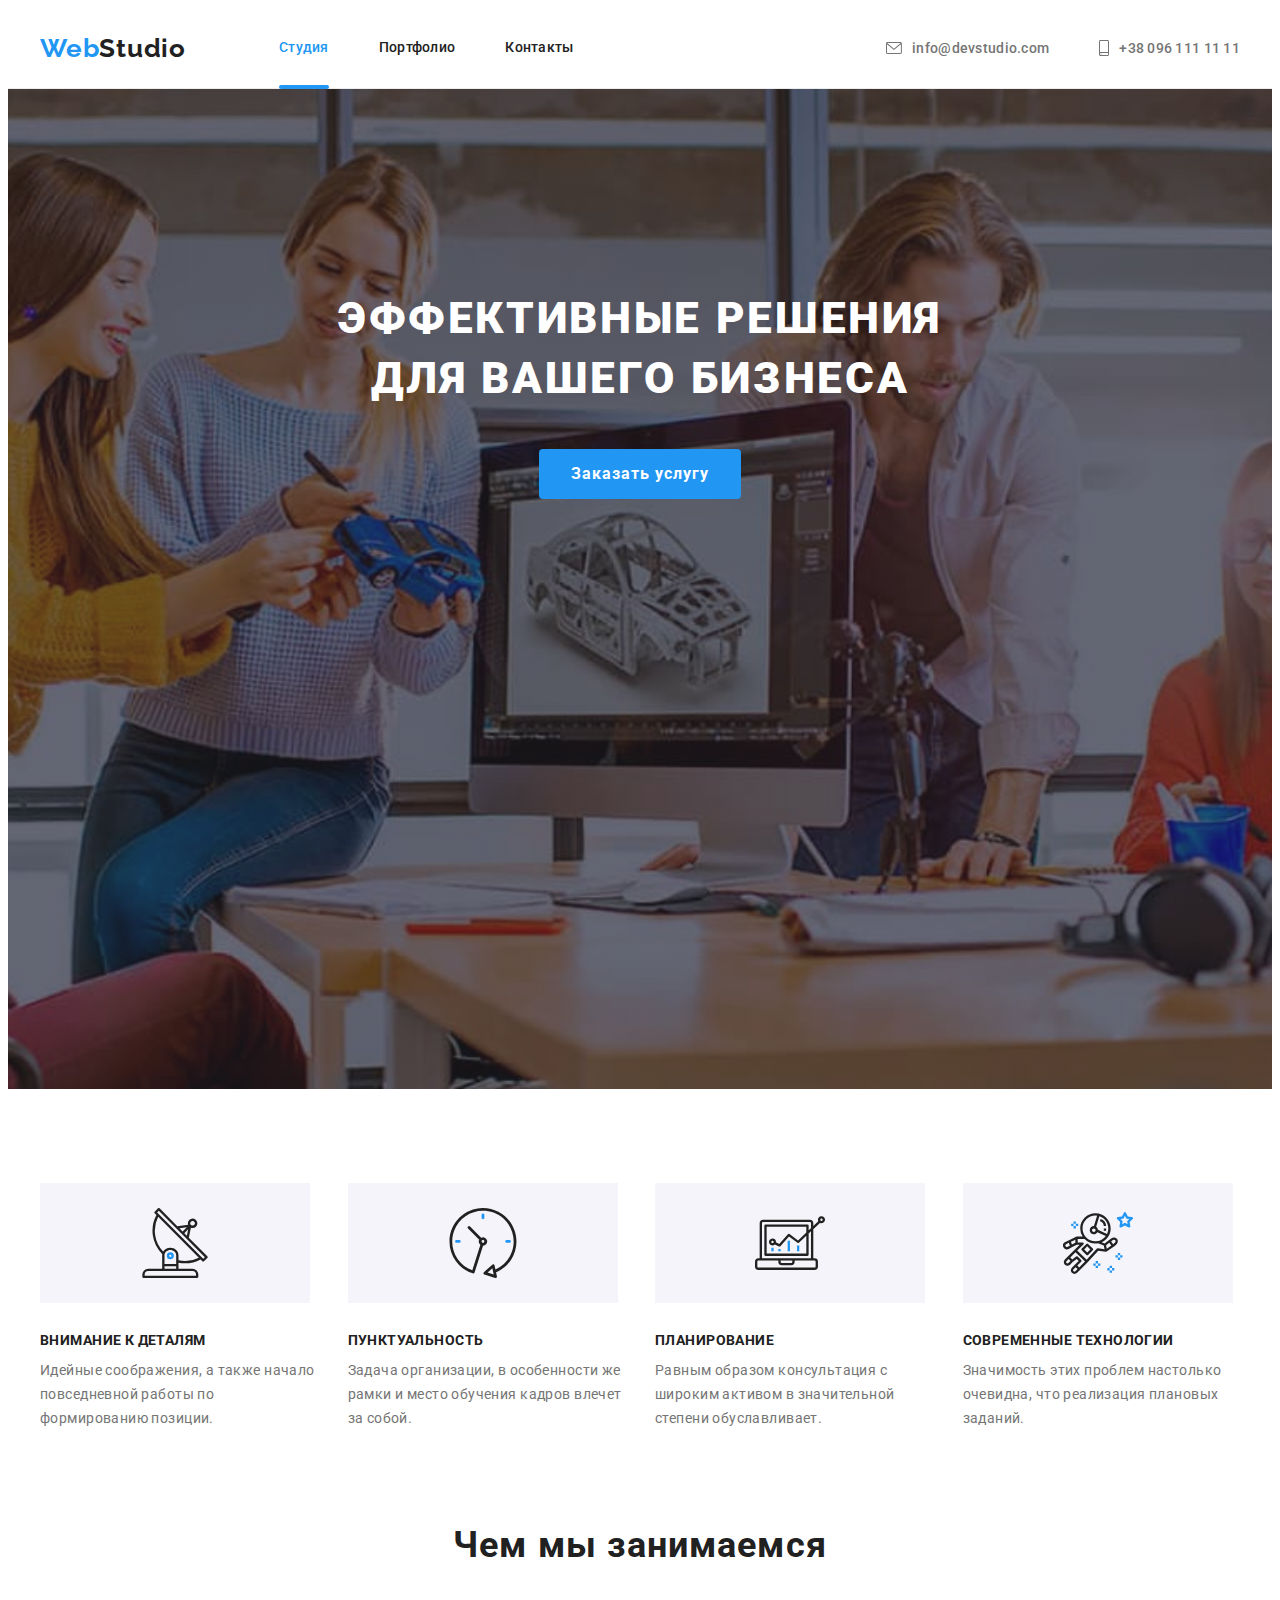
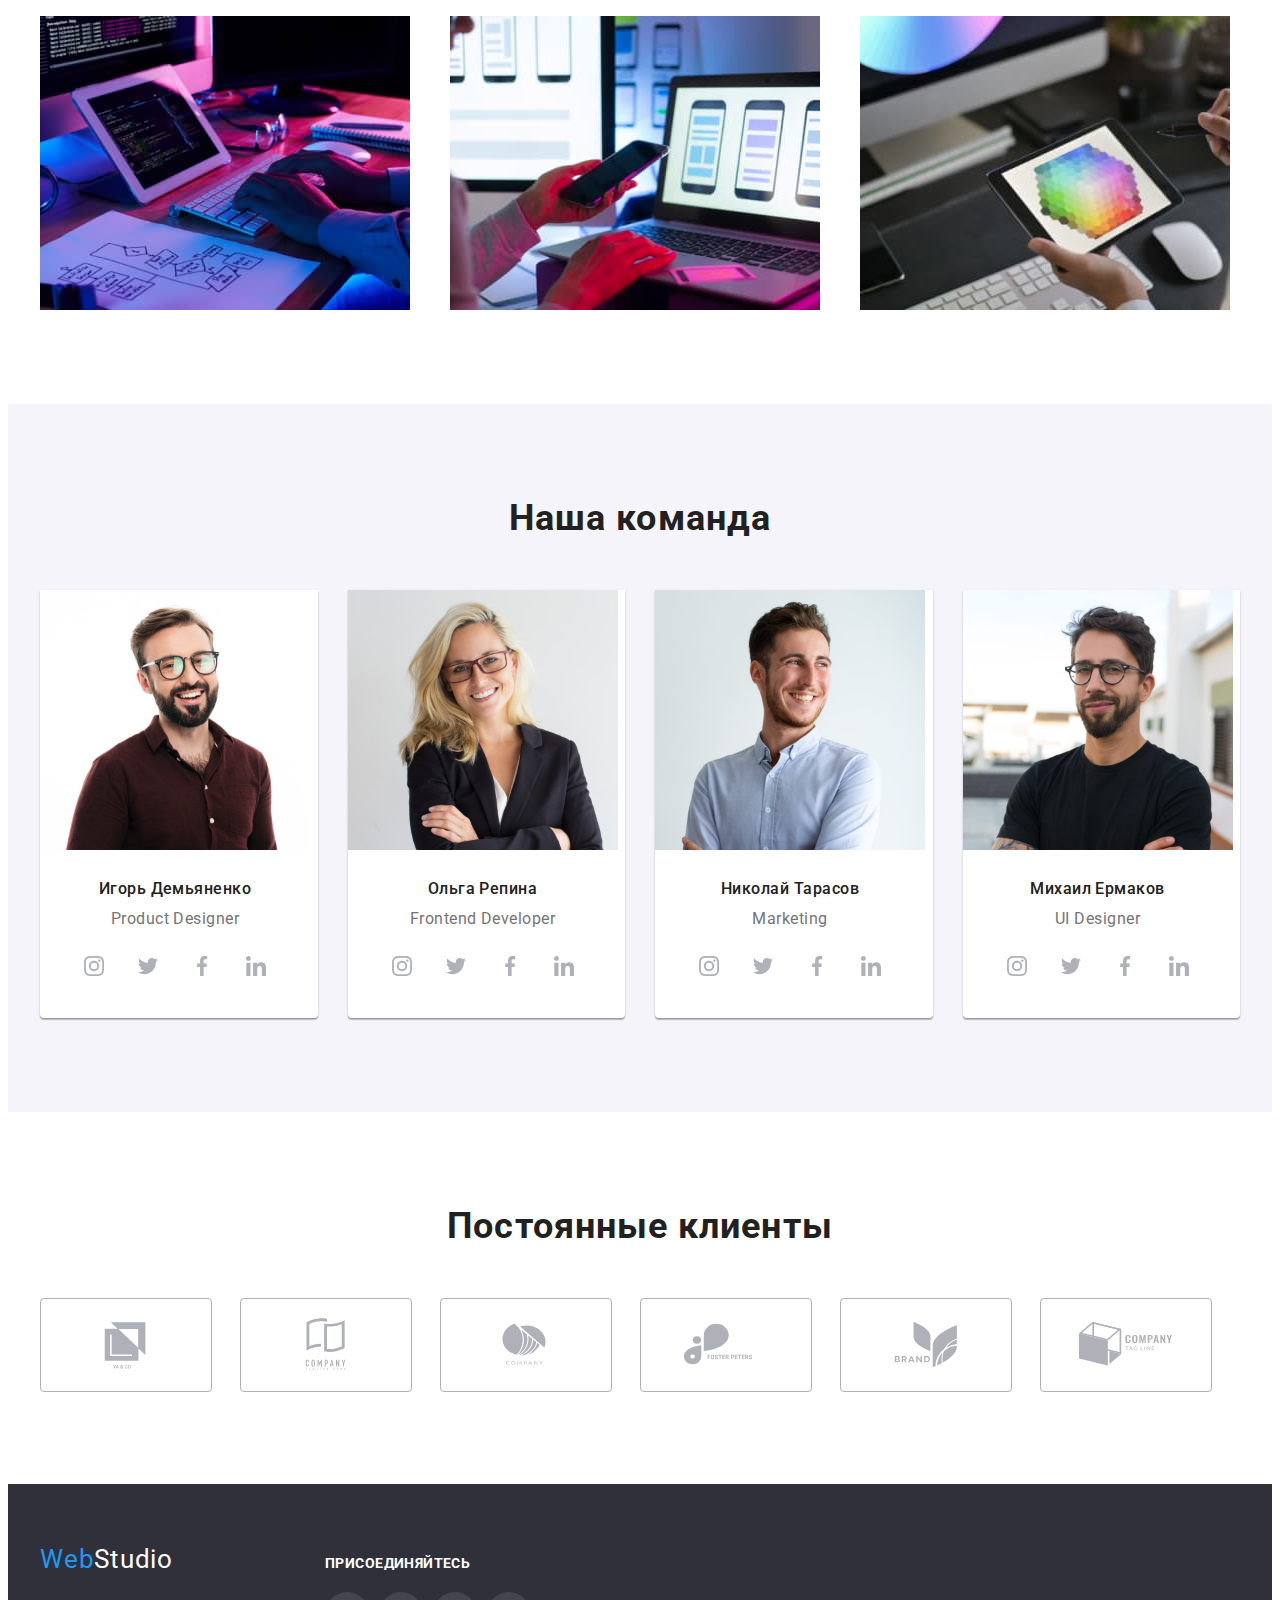
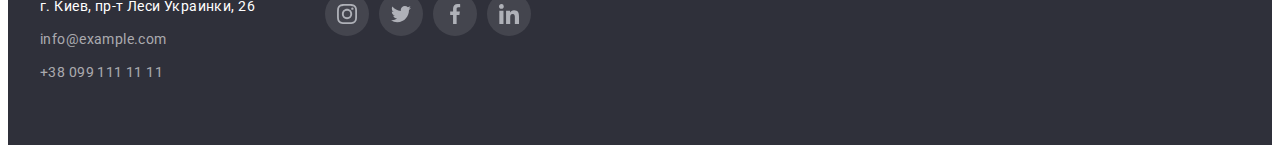
==== index.html @ c9351566 "добавляет подчеркивание на текущей странице" ====
<!DOCTYPE html>
<html lang="ru">
<head>
    <meta charset="UTF-8">
    <meta http-equiv="X-UA-Compatible" content="IE=edge">
    <meta name="viewport" content="width=device-width, initial-scale=1.0">
    <title>Document</title>
    <link rel="preconnect" href="https://fonts.googleapis.com">
    <link rel="preconnect" href="https://fonts.gstatic.com" crossorigin>
    <link href="https://fonts.googleapis.com/css2?family=Raleway:wght@700&family=Roboto:wght@400;500;700;900&display=swap"
        rel="stylesheet">
    <link rel="stylesheet" href="https://cdnjs.cloudflare.com/ajax/libs/modern-normalize/1.1.0/modern-normalize.min.css"
        integrity="sha512-wpPYUAdjBVSE4KJnH1VR1HeZfpl1ub8YT/NKx4PuQ5NmX2tKuGu6U/JRp5y+Y8XG2tV+wKQpNHVUX03MfMFn9Q=="
        crossorigin="anonymous" referrerpolicy="no-referrer" />
    <link rel="stylesheet" href="./css/styles.css">
</head>
<body>
   <header class="header">

       <div class="container flex">

       <nav class="main-nav">
        <a href="/" class="logo"><span class="span-logo">Web</span>Studio</a>
        
        <ul class="site-nav list">
            <li class="item"><a href="./index.html" class="link current">Студия</a></li>
            <li class="item"><a href="./portfolio.html" class="link">Портфолио</a></li>
            <li class="item"><a href="" class="link">Контакты</a></li>
        </ul>
       </nav>

       <ul class="site-contact list">
           <li class="item"><a href="mailto:info@devstudio.com" class="link">
            <svg class="site-contact-icon" width="16" height="12">
                <use class="" href="./images/icon.svg#icon-envelope"></use>
            </svg>
            info@devstudio.com</a></li>

           <li class="item"><a href="tel:+380961111111" class="link">
            <svg class="site-contact-icon" width="10" height="16">
                <use class="" href="./images/icon.svg#icon-smartphone"></use>
            </svg>
            +38 096 111 11 11</a></li>
       </ul>
    
       
       </div>
   </header>

   <main>

    <section class="hero">
        <div class="container">
        
        <h1 class="hero-title">Эффективные решения для вашего бизнеса</h1>
        <button type="button" class="hero-btn">Заказать услугу</button>
        
        </div>
        
    </section>

   <!-- features  -->
   <section class="section">

    <div class="container">

       <h2 class="visually-hidden">Особенности</h2>
        <ul class="feature-list list">

           <li class="item">
            <div class="box-icon">
            <svg class="feature-list-icon" width="70" height="70">
                <use class="" href="./images/icon.svg#icon-antenna"></use>
            </svg>
            </div>
               <h3 class="title">Внимание к деталям</h3>
               <p class="text">Идейные соображения, а также начало повседневной работы по формированию позиции.</p>
           </li>

           <li class="item">
                <div class="box-icon">
                    <svg class="feature-list-icon" width="70" height="70">
                        <use class="" href="./images/icon.svg#icon-clock"></use>
                    </svg>
                </div>
               <h3 class="title">Пунктуальность</h3>
               <p class="text">Задача организации, в особенности же рамки и место обучения кадров влечет за собой.</p>
           </li>

           <li class="item">
                <div class="box-icon">
                    <svg class="feature-list-icon" width="70" height="70">
                        <use class="" href="./images/icon.svg#icon-diagram"></use>
                    </svg>
                </div>
               <h3 class="title">Планирование</h3>
               <p class="text">Равным образом консультация с широким активом в значительной степени обуславливает.</p>
           </li>

           <li class="item">
                <div class="box-icon">
                    <svg class="feature-list-icon" width="70" height="70">
                        <use class="" href="./images/icon.svg#icon-astronaut"></use>
                    </svg>
                </div>
               <h3 class="title">Современные технологии</h3>
               <p class="text">Значимость этих проблем настолько очевидна, что реализация плановых заданий.</p>
           </li>

        </ul>

    </div>

   </section>


   <section class="section no-padding">

    <div class="container">
       <h2 class="section-title">Чем мы занимаемся</h2>
       <ul class="about list">
           <li class="item">
               <img src="./images/box1.jpg" alt="разработка сайта" width="370" height="294">
           </li>
           <li class="item">
               <img src="./images/box2.jpg" alt="разработка мобильного приложения" width="370" height="294">
           </li>
           <li class="item">
               <img src="./images/box3.jpg" alt="цветовая палитра на планшете" width="370" height="294">
           </li>
       </ul>
    </div>
    <!----    team -------->
   </section>
   <section class="section team">

    <div class="container">

       <h2 class="section-title">Наша команда</h2>
        <ul class="team-list list">
           <li class="team-item">
            
               <img src="./images/card-1.jpg" alt="Игорь Демьяненко" width="270" height="260">
            
            <div class="team-card">
               <h3 class="title">Игорь Демьяненко</h3>
               <p class="text">Product Designer</p>
               
               <ul class="team-soc-list list">
                <li class="item"><a href="" class="team-soc-link link"> 
                   <svg class="team-soc-icon" width="20" height="20">
                        <use class="" href="./images/icon.svg#icon-instagram"></use>
                   </svg>
                </a></li>
                <li class="item"><a href="" class="team-soc-link link">
                    <svg class="team-soc-icon" width="20" height="20">
                        <use class="" href="./images/icon.svg#icon-twitter"></use>
                    </svg>
                </a></li>
                <li class="item"><a href="" class="team-soc-link link">
                    <svg class="team-soc-icon" width="20" height="20">
                        <use class="" href="./images/icon.svg#icon-facebook"></use>
                    </svg>
                </a></li>
                <li class="item"><a href="" class="team-soc-link link">
                    <svg class="team-soc-icon" width="20" height="20">
                        <use class="" href="./images/icon.svg#icon-linkedin"></use>
                    </svg>
                </a></li>

               </ul>
               
            </div>

           </li>

           <li class="team-item">

               <img src="./images/card-2.jpg" alt="Ольга Репина" width="270" height="260">

            <div class="team-card">
               <h3 class="title">Ольга Репина</h3>
               <p class="text">Frontend Developer</p>

                <ul class="team-soc-list list">
                <li class="item"><a href="" class="team-soc-link link">
                         <svg class="team-soc-icon" width="20" height="20">
                            <use class="" href="./images/icon.svg#icon-instagram"></use>
                        </svg>
                    </a></li>
                <li class="item"><a href="" class="team-soc-link link">
                        <svg class="team-soc-icon" width="20" height="20">
                            <use class="" href="./images/icon.svg#icon-twitter"></use>
                        </svg>
                    </a></li>
                <li class="item"><a href="" class="team-soc-link link">
                         <svg class="team-soc-icon" width="20" height="20">
                            <use class="" href="./images/icon.svg#icon-facebook"></use>
                        </svg>
                    </a></li>
                <li class="item"><a href="" class="team-soc-link link">
                        <svg class="team-soc-icon" width="20" height="20">
                            <use class="" href="./images/icon.svg#icon-linkedin"></use>
                        </svg>
                    </a></li>
                
                </ul>


            </div>
           </li>

           <li class="team-item">
                <img src="./images/card-3.jpg" alt="Николай Тарасов" width="270" height="260">

            <div class="team-card">
                <h3 class="title">Николай Тарасов</h3>
                <p class="text">Marketing</p>
                <ul class="team-soc-list list">
                <li class="item"><a href="" class="team-soc-link link">
                        <svg class="team-soc-icon" width="20" height="20">
                            <use class="" href="./images/icon.svg#icon-instagram"></use>
                        </svg>
                    </a></li>
                <li class="item"><a href="" class="team-soc-link link">
                        <svg class="team-soc-icon" width="20" height="20">
                            <use class="" href="./images/icon.svg#icon-twitter"></use>
                        </svg>
                    </a></li>
                <li class="item"><a href="" class="team-soc-link link">
                        <svg class="team-soc-icon" width="20" height="20">
                             <use class="" href="./images/icon.svg#icon-facebook"></use>
                        </svg>
                        </a></li>
                <li class="item"><a href="" class="team-soc-link link">
                        <svg class="team-soc-icon" width="20" height="20">
                            <use class="" href="./images/icon.svg#icon-linkedin"></use>
                        </svg>
                    </a></li>
                
                </ul>
            </div>
           </li>

           <li class="team-item"> 
               <img src="./images/card-4.jpg" alt="Михаил Ермаков" width="270" height="260">

            <div class="team-card">
               <h3 class="title">Михаил Ермаков</h3>
               <p class="text">UI Designer</p>

            <ul class="team-soc-list list">
                <li class="item">
                    <a href="" class="team-soc-link link">
                        <svg class="team-soc-icon" width="20" height="20">
                            <use class="" href="./images/icon.svg#icon-instagram"></use>
                        </svg>
                    </a></li>
                <li class="item">
                    <a href="" class="team-soc-link link">
                        <svg class="team-soc-icon" width="20" height="20">
                            <use class="" href="./images/icon.svg#icon-twitter"></use>
                        </svg>
                    </a></li>
                <li class="item">
                    <a href="" class="team-soc-link link">
                        <svg class="team-soc-icon" width="20" height="20">
                            <use class="" href="./images/icon.svg#icon-facebook"></use>
                        </svg>
                    </a></li>
                <li class="item">
                    <a href="" class="team-soc-link link">
                        <svg class="team-soc-icon" width="20" height="20">
                            <use class="" href="./images/icon.svg#icon-linkedin"></use>
                        </svg>
                    </a></li>
            
            </ul>

            </div>
           </li>

         </ul>



     </div>

   </section>


<!----- clients------->

   <section class="section">

    <div class="container">
        <h2 class="section-title">Постоянные клиенты</h2>

        <ul class="clients-list list">
            <li class="item">
                <a href="" class="clients-link link">
                    <svg class="clients-icon" width="106" height="60">
                        <use class="" href="./images/icon.svg#icon-Logo-1"></use>
                    </svg>
                </a>
            </li>

            <li class="item">
                <a href="" class="clients-link link">
                    <svg class="clients-icon" width="106" height="60">
                        <use class="" href="./images/icon.svg#icon-Logo-2"></use>
                    </svg>
                </a>
            </li>

            <li class="item">
                <a href="" class="clients-link link">
                    <svg class="clients-icon" width="106" height="60">
                        <use class="" href="./images/icon.svg#icon-Logo-3"></use>
                    </svg>
                </a>
            </li>

            <li class="item">
                <a href="" class="clients-link link">
                    <svg class="clients-icon" width="106" height="60">
                        <use class="" href="./images/icon.svg#icon-Logo-4"></use>
                    </svg>
                </a>
            </li>

            <li class="item">
                <a href="" class="clients-link link">
                    <svg class="clients-icon" width="106" height="60">
                        <use class="" href="./images/icon.svg#icon-Logo-5"></use>
                    </svg>
                </a>
            </li>

            <li class="item">
                <a href="" class="clients-link link">
                    <svg class="clients-icon" width="106" height="60">
                        <use class="" href="./images/icon.svg#icon-Logo-6"></use>
                    </svg>
                </a>
            </li>
        
        </ul>



    </div>

   </section>

   </main>

   <footer class="footer ">
       <div class="container footer-flex">
        <div class="footer-contact">
        <a href="/" class="logo-footer"><span class="span-logo">Web</span>Studio</a>
   
        <address>
        <ul class="footer-list list">
            <li><a href="https://www.google.com/maps/place/Lesi+Ukrainky+Blvd,+26,+Kyiv,+Ukraine,+02000/@50.4265807,30.5361971" class="link-address">г. Киев, пр-т Леси Украинки, 26</a></li>
            <li><a href="mailto:info@example.com" class="link">info@example.com</a></li>
            <li><a href="tel:+380991111111" class="link no-margin">+38 099 111 11 11</a></li>
        </ul>
        </address>
        </div>
       
    
        <div class="footer-box-soc">
        <h2 class="footer-title">Присоединяйтесь</h2>
            <ul class="footer-soc-list list">
                <li class="item">
                    <a href="" class="footer-soc-link link">
                        <svg class="footer-soc-icon" width="20" height="20">
                            <use class="" href="./images/icon.svg#icon-instagram"></use>
                        </svg>
                    </a>
                </li>

                <li class="item">
                    <a href="" class="footer-soc-link link">
                        <svg class="footer-soc-icon" width="20" height="20">
                            <use class="" href="./images/icon.svg#icon-twitter"></use>
                        </svg>
                    </a>
                </li>

                <li class="item">
                    <a href="" class="footer-soc-link link">
                        <svg class="footer-soc-icon" width="20" height="20">
                            <use class="" href="./images/icon.svg#icon-facebook"></use>
                        </svg>
                    </a>
                </li>

                <li class="item">
                    <a href="" class="footer-soc-link link">
                        <svg class="footer-soc-icon" width="20" height="20">
                            <use class="" href="./images/icon.svg#icon-linkedin"></use>
                        </svg>
                    </a>
                </li>
            </ul>
        </div>


    </div>

   </footer>

</body>
</html>
---- css/styles.css ----
:root {
    --main-text-color: #757575;
    --title-text-color: #212121;
    --accent-color: #2196F3;
    --secondary-background-color: #2F303A;
    --primary-white-color: #FFFFFF;
    --general-background-color: #F5F4FA;
    --secondary-btn-color: #212121;
    --icon-color: #AFB1B8;
    
}

p,h1,h2,h3,h4,h5,h6 {
    margin: 0;
}
ul {
    margin: 0;
    padding-left: 0;
}

body {
    color: var(--main-text-color);
    font-family: 'Roboto', sans-serif;
}

.list{
    list-style: none;
    padding: 0;
    margin: 0;
}
.link {
    text-decoration: none;
}



.visually-hidden {
    position: absolute;
    white-space: nowrap;
    width: 1px;
    height: 1px;
    overflow: hidden;
    border: 0;
    padding: 0;
    clip: rect(0 0 0 0);
    clip-path: inset(50%);
    margin: -1px;
}

img {
    display: block;
    max-width: 100%;
    height: auto;
    /* border-radius: 0px; */
}


.container {
    width: 1200px;
    padding-left: 15px;
    padding-right: 15px;
    margin: 0 auto;
    /* outline: 1px solid red; */

}


/* ---------------------header--------------------- */


.header {
    background-color: var(--primary-white-color);
    border-bottom:1px solid #ECECEC;
}

 .logo {

        color: var(--title-text-color);
        font-family: 'Raleway', sans-serif;
        font-weight: 700;
        font-size: 26px;
        line-height: 1.19;
        letter-spacing: 0.03em;
        text-decoration: none;
 }
 .span-logo {
    color: var(--accent-color); 
 }

 
 /* -------------------nav-------------------- */


 .flex {
     display: flex;
     align-items: center;
     
     
 }
 .main-nav {
     display: flex;
    align-items: center;
    
    
 }
 
 .site-nav {
     display: flex;
     margin-left: 93px;
 }
  

 .site-nav .item:not(:last-child) {
     margin-right: 50px;
 }


 .site-nav .link {
    position: relative;

     display: block;
     padding-top: 32px;
     padding-bottom: 32px;

     color: var(--title-text-color);
     font-family: 'Roboto', sans-serif;
     font-weight: 500;
     font-size: 14px;
     line-height: 1.14;
     letter-spacing: 0.02em;
 }

 .site-nav .link.current {
     color: var(--accent-color);
 }

 .site-nav .link.current::after {
    content: "";
    position: absolute;
    left: 0;
    bottom: -1px;
    display: block;
    width: 100%;
    height: 4px;
    background: #2196F3;
    border-radius: 2px;
    background-color: var(--accent-color);
 }





 .site-contact {
     display: flex;
     margin-left: auto;
     align-items: center; 
     justify-content: center;
 }

 .site-contact .item + .item {
     margin-left: 50px;
 }

 .site-contact-icon {
    margin-right: 10px;
    fill: currentColor;
 }


 .site-contact .link {
    display: flex;
    align-items: center;
    justify-content: center;
    font-family: 'Roboto',sans-serif;
    font-style: normal;
    font-weight: 500;
    font-size: 14px;
    line-height: 16px;
    letter-spacing: 0.02em;
    color: var(--main-text-color);
 }
 
 .site-contact .link:hover,
 .site-contact .link:focus {
    color: var(--accent-color);
 }



.site-nav .link:hover,
.site-nav .link:focus
 {
    color: var(--accent-color);
}



.site-contact .link{
color: var(--main-text-color);
}

.site-contact .link:hover,
.site-contact .link:focus {
color: var(--accent-color);
}

          /*------------------hero--------------------    */


.hero {
    text-align: center;
    
    max-width: 1600px;
    height: 600px;
    margin: 0 auto;
    padding: 200px 0;
    background-image: linear-gradient(rgba(47, 48, 58, 0.4), rgba(47, 48, 58, 0.4)), url(../images/hero-bg.jpg);
    background-repeat: no-repeat;
    background-position: center;
    background-size: cover;
}



.hero-title {
    margin: 0 auto 40px auto;
    max-width: 630px;

    color: var(--primary-white-color);
    
    font-weight: 900;
    font-size: 44px;
    line-height: 1.36;
    
    letter-spacing: 0.06em;
    text-transform: uppercase;
}



.hero-btn {
    display: inline-block;
    border-radius: 4px;
    padding: 10px 32px;
    min-width: 200px;

    color: var(--primary-white-color);
    background-color: var(--accent-color) ;

    cursor: pointer;
    font-family: inherit;
    font-weight: 700;
    font-size: 16px;
    line-height: 1.88;
    letter-spacing: 0.06em;
    border: none;
   
}
.hero-btn:hover,
.hero-btn:focus {
    background-color: #188CE8;
}

     /*--------------------   features----------------   */

.section {
    background-color: var(--primary-white-color);
    padding-top: 94px;
    padding-bottom: 94px;
} 

.feature-list {
    display: flex;
    margin-left: -30px;
    margin-top: -30px;
}

.feature-list .item {
    flex-basis: calc(100%/4 - 30px);
    margin-left: 30px;
    margin-top: 30px;
}

.box-icon {
    display: flex;
    align-items: center;
    justify-content: center;
    width: 270px;
    height: 120px;
    margin-bottom: 30px;
    background-color: var(--general-background-color);
}
 
 
.feature-list .title {
    margin-bottom: 10px;

    color: var(--title-text-color);
    font-size: 14px;
    line-height: 1.14;
    letter-spacing: 0.03em;
    text-transform: uppercase;
}
.feature-list .text {
    color: var(--main-text-color);
    font-size: 14px;
    line-height: 1.71;
    letter-spacing: 0.03em;
}

     /*-----------------     section -----------------    */
      /* ---------about--------- */

.no-padding {
        padding-top: 0;
    } 

.about {
    display: flex;
    margin-left: -30px;
    margin-top: -30px;
}

.about .item {
   flex-basis: calc(100%/3 - 30px);
    margin-left: 30px;
    margin-top: 30px;
}



.section-title {
    margin-bottom: 50px;

    color: var(--title-text-color);
    font-size: 36px;
    line-height: 1.16;
    text-align: center;
    letter-spacing: 0.03em;
}


/* --------------team---------------- */
.team {
    background-color: var(--general-background-color);
}
.team-item {
    background-color: var(--primary-white-color);
    box-shadow: 0px 1px 3px rgba(0, 0, 0, 0.12), 0px 1px 1px rgba(0, 0, 0, 0.14), 0px 2px 1px rgba(0, 0, 0, 0.2);
    border-radius: 0px 0px 4px 4px;
    
}

.team-card {
    text-align: center;
    padding: 30px 0;
    width: 270px;
 
}

.team-item .title {
margin-bottom: 10px;
}
 .team-list {
     display: flex;
    margin-left: -30px;
    margin-top: -30px;
 }

 .team-list .team-item {
     flex-basis: calc(100%/4 - 30px);
     margin-left: 30px;
     margin-top: 30px;
 }




.team-list .title {
    color: var(--title-text-color);
    font-weight: 500;
    font-size: 16px;
    line-height: 1.18;
    letter-spacing: 0.03em;
}
.team-list .text {
    color: var(--main-text-color);
    font-size: 16px;
    line-height: 1.19;
    letter-spacing: 0.03em;
    margin-bottom: 16px;
}

.team-soc-list {
    display: flex;
    justify-content: center;
}

.team-soc-list .item {
    width: 44px;
    height: 44px;
    margin-left: 10px;
}

.team-soc-list .item:first-child {
    margin-left: 0;
}

.team-soc-link {
    display: flex;
    align-items: center;
    justify-content: center;
    width: 100%;
    height: 100%;
    border-radius: 50%;
    background-color: var(--primary-white-color);
    color: var(--icon-color);

}
.team-soc-icon {
    fill: currentColor;
}

.team-soc-link:hover,
.team-soc-link:focus {
background-color: var(--accent-color);
color: var(--primary-white-color);
}
/* ----------------clients----------------- */
.clients-list {
    display: flex;
}

.clients-list .item {
    width: 170px;
    height: 92px;
    margin-left: 30px;
}
.clients-list .item:first-child {
    margin-left: 0;
}
.clients-link {
    display: flex;
        align-items: center;
        justify-content: center;
        width: 100%;
        height: 100%;
        border: 1px solid var(--icon-color);
        border-radius: 4px;
        color: var(--icon-color);
}
.clients-icon {
    fill: currentColor;
}

.clients-link:hover,
.clients-link:focus {
    color: var(--accent-color);
    border: 1px solid var(--accent-color);
}





/* ----------------------footer-------------------- */
.footer {
    background-color: var(--secondary-background-color);
    padding-top: 60px;
    padding-bottom: 60px;
}
.footer-flex {
    display: flex;
    align-items: baseline;
    
}



.logo-footer {
    display: inline-block;
    margin-bottom: 20px;
    font-size: 26px;
    line-height: 1.19;
    letter-spacing: 0.03em;
    text-decoration: none;
}

.footer .logo-footer {
    color: var(--primary-white-color);
}

.footer-list .link {
    display: inline-block;
    margin-bottom: 9px;

    color: rgba(255, 255, 255, 0.6);
    font-family: 'Roboto';
    font-style: normal;
    font-weight: 400;
    font-size: 14px;
    line-height: 1.71;
    letter-spacing: 0.03em;
    text-decoration: none;
}

.link-address {
    display: inline-block;
    margin-bottom: 9px;  

    color: var(--primary-white-color);
    font-family: 'Roboto';
    font-style: normal;
    font-weight: 400;
    font-size: 14px;
    line-height: 1.71;
    letter-spacing: 0.03em;
    text-decoration: none; 
}

.no-margin.link {
    margin-bottom: 0;
}
 

.link-address:hover,
.link-address:focus {
    color: var(--accent-color);
}
.footer-list .link:hover,
.footer-list .link:focus {
    color: var(--accent-color);
}




.footer-title {
    margin-bottom: 20px;
    font-family: 'Roboto';
    font-style: normal;
    font-size: 14px;
    line-height: 1.14;
    letter-spacing: 0.03em;
    text-transform: uppercase;
    color: var(--primary-white-color);
}

.footer-box-soc {
  margin-left: 70px;
}

.footer-soc-list {
    display: flex;
    justify-content: center;
   
}

.footer-soc-list .item {
    width: 44px;
    height: 44px;
    margin-left: 10px;
}

.footer-soc-list .item:first-child {
    margin-left: 0;
}

.footer-soc-link {
    display: flex;
    align-items: center;
    justify-content: center;
    width: 100%;
    height: 100%;
    border-radius: 50%;
    background: rgba(255, 255, 255, 0.1);
    color: var(--icon-color);

}

.footer-soc-icon {
    fill: currentColor;
}

.footer-soc-link:hover,
.footeer-soc-link:focus {
    background-color: var(--accent-color);
    color: var(--primary-white-color);
}






/* --------------------portfolio----------------- */
/* ---------------------filter------------------- */
.filter {
    display: flex;
    justify-content: center;
    margin-bottom: 50px;
}
.filter .item:not(:last-child) {
    margin-right: 8px;
}


.filter-btn {
    display: inline-block;
    border-radius: 4px;
    padding: 6px 22px;

    color: var(--secondary-btn-color);
    background-color: var(--general-background-color);
    cursor: pointer;

    font-family: inherit;
    font-style: normal;
    font-weight: 500;
    font-size: 16px;
    line-height: 1.62;
    letter-spacing: 0.03em;
    border: none;
}

.filter-btn:hover,
.filter-btn:focus {
    color: var(--primary-white-color);
    background-color: var(--accent-color);
    box-shadow: 0px 3px 1px rgba(0, 0, 0, 0.1), 0px 1px 2px rgba(0, 0, 0, 0.08), 0px 2px 2px rgba(0, 0, 0, 0.12);
}
/* --------------works----------------- */

.works-list {
    display: flex;
    flex-wrap: wrap;
    margin-left: -30px;
    margin-top: -30px;


}

.works-list .works-item {
    flex-basis: calc(100%/3 - 30px);
    margin-left: 30px;
    margin-top: 30px;
}

.works-item .title {
    margin-bottom: 4px;
}

.works-item:hover {
    border: 1px solid #EEEEEE;
    box-shadow: 0px 1px 1px rgba(0, 0, 0, 0.12), 0px 4px 4px rgba(0, 0, 0, 0.06), 1px 4px 6px rgba(0, 0, 0, 0.16);
    cursor: pointer;
}



.works-card {
padding: 20px 24px;
border: 1px solid #EEEEEE;
}



.works-list .title {
    color: var(--title-text-color);
    font-size: 18px;
    line-height: 2;
    letter-spacing: 0.06em
}
.works-list .text {
    color: var(--main-text-color);
    font-size: 16px;
    line-height: 1.88;
    letter-spacing: 0.03em
}
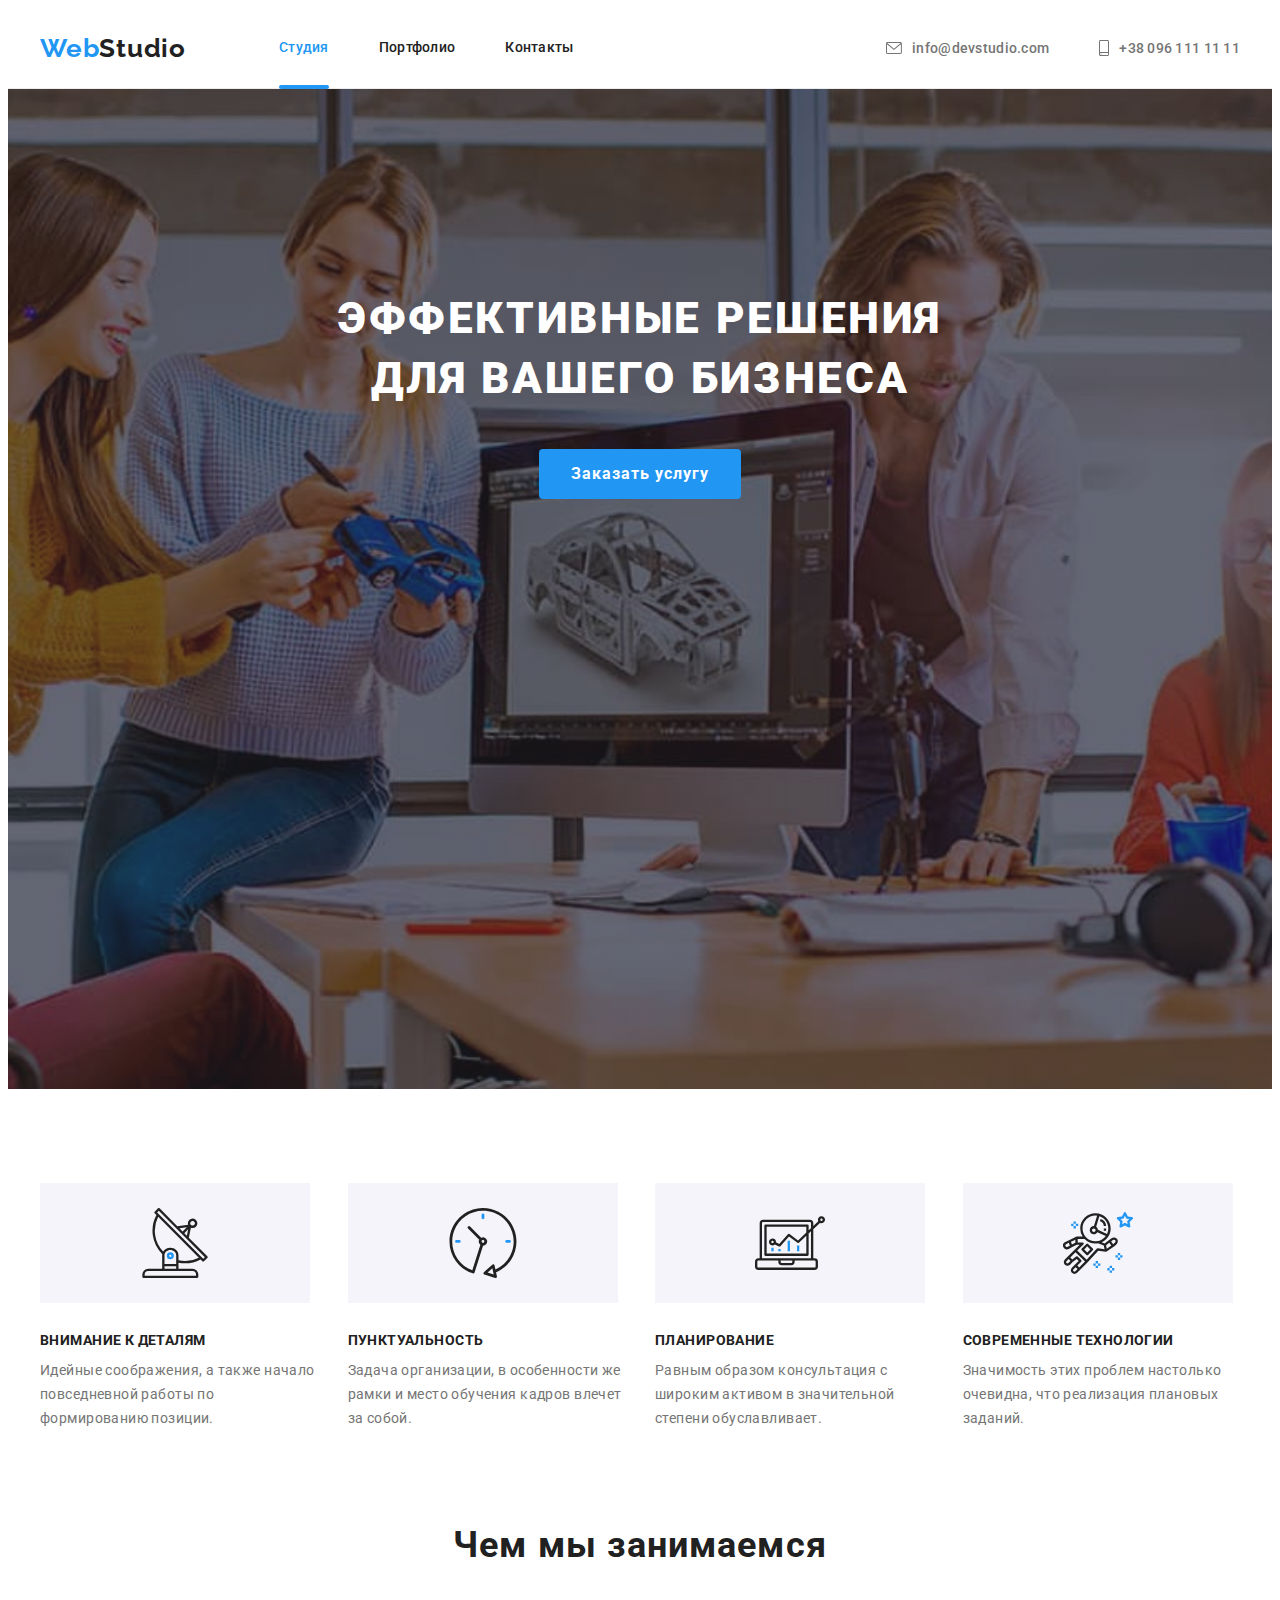
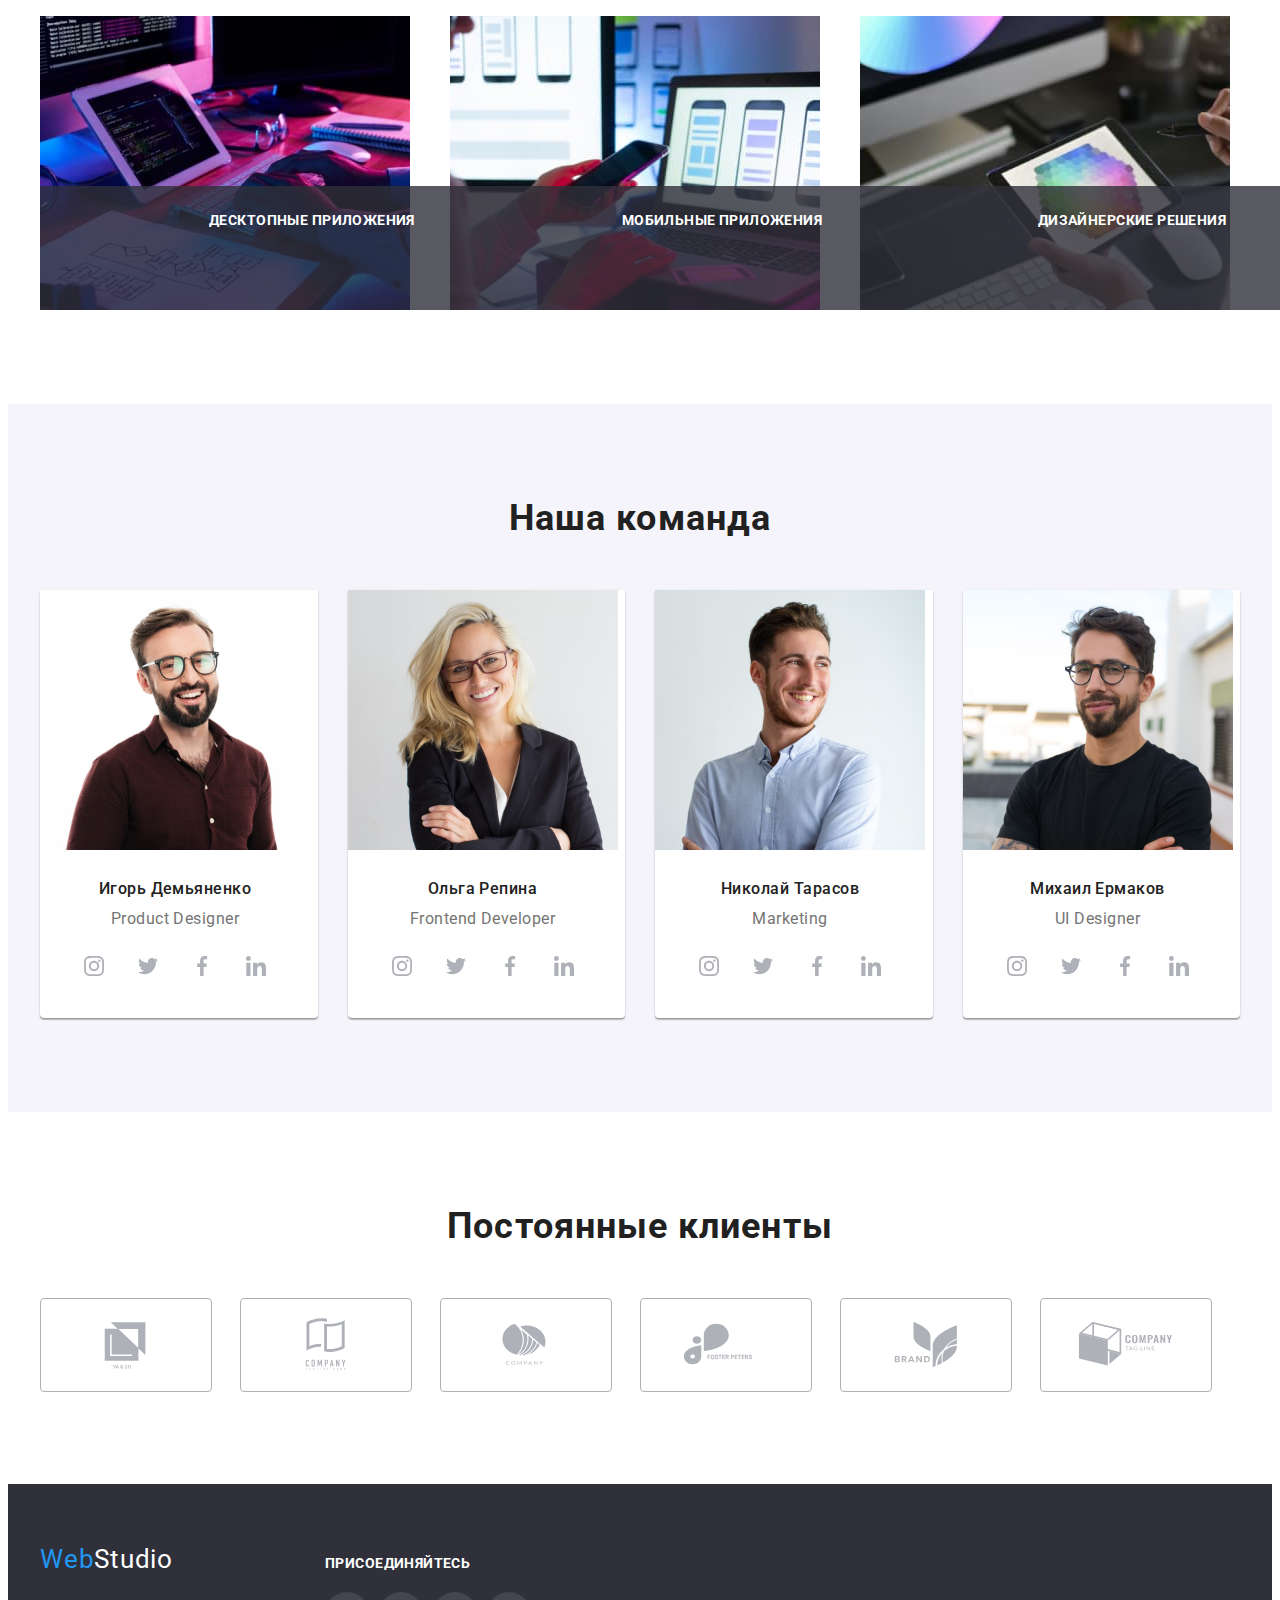
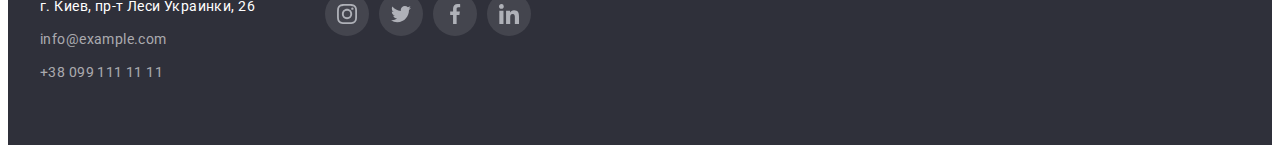
==== commit 0c74385d: "добавляет анимацию" ====
--- a/index.html
+++ b/index.html
@@ -53,7 +53,7 @@
         <div class="container">
         
         <h1 class="hero-title">Эффективные решения для вашего бизнеса</h1>
-        <button type="button" class="hero-btn">Заказать услугу</button>
+        <button type="button" class="hero-btn" data-modal-open>Заказать услугу</button>
         
         </div>
         
@@ -120,14 +120,30 @@
        <h2 class="section-title">Чем мы занимаемся</h2>
        <ul class="about list">
            <li class="item">
+
+            <div class="thumb">
                <img src="./images/box1.jpg" alt="разработка сайта" width="370" height="294">
-           </li>
-           <li class="item">
+               <p class="label">Десктопные приложения</p>
+            </div>
+
+           </li>
+           <li class="item">
+
+            <div class="thumb">
                <img src="./images/box2.jpg" alt="разработка мобильного приложения" width="370" height="294">
-           </li>
-           <li class="item">
+            <p class="label">Мобильные приложения</p>
+            </div>
+
+           </li>
+           <li class="item">
+
+            <div class="thumb">
                <img src="./images/box3.jpg" alt="цветовая палитра на планшете" width="370" height="294">
-           </li>
+            <p class="label">Дизайнерские решения</p>
+            </div>
+
+            </li>
+
        </ul>
     </div>
     <!----    team -------->
@@ -412,5 +428,16 @@
 
    </footer>
 
+   <div class="backdrop is-hidden" data-modal>
+    <div class="modal">
+        <button type="button" class="modale-close-btn" data-modal-close>
+            <svg width="18" height="18">
+                <use class="" href="./images/icon.svg#icon-close-black"></use>
+            </svg>
+        </button>
+    </div>
+   </div>
+
+<script src="./js/modal.js"></script>
 </body>
 </html>
--- a/css/styles.css
+++ b/css/styles.css
@@ -8,6 +8,7 @@
     --general-background-color: #F5F4FA;
     --secondary-btn-color: #212121;
     --icon-color: #AFB1B8;
+    --timing-animation-function: cubic-bezier(0.4, 0, 0.2, 1)
     
 }
 
@@ -129,6 +130,8 @@
      font-size: 14px;
      line-height: 1.14;
      letter-spacing: 0.02em;
+
+     transition: color 250ms var(--timing-animation-function);
  }
 
  .site-nav .link.current {
@@ -180,12 +183,12 @@
     line-height: 16px;
     letter-spacing: 0.02em;
     color: var(--main-text-color);
+
+    transition:color 250ms var(--timing-animation-function);
+
  }
  
- .site-contact .link:hover,
- .site-contact .link:focus {
-    color: var(--accent-color);
- }
+ 
 
 
 
@@ -329,6 +332,31 @@
     margin-top: 30px;
 }
 
+.thumb {
+    position: relative;
+
+}
+
+.label {
+    position: absolute;
+    width: 100%;
+    height: 70px;
+    transform: translateY(-100%);
+    padding: 27px 82px;
+
+    font-weight: 700;
+    font-size: 14px;
+    line-height: 1.14;
+    text-align: center;
+    letter-spacing: 0.03em;
+    text-transform: uppercase;
+    color: var(--primary-white-color);
+
+        
+    background-color: rgba(47, 48, 58, 0.8);
+
+}
+
 
 
 .section-title {
@@ -417,6 +445,8 @@
     border-radius: 50%;
     background-color: var(--primary-white-color);
     color: var(--icon-color);
+    
+    transition: background-color 250ms var(--timing-animation-function), color 250ms var(--timing-animation-function);
 
 }
 .team-soc-icon {
@@ -450,6 +480,7 @@
         border: 1px solid var(--icon-color);
         border-radius: 4px;
         color: var(--icon-color);
+        transition: color 250ms var(--timing-animation-function), border 250ms var(--timing-animation-function);
 }
 .clients-icon {
     fill: currentColor;
@@ -504,6 +535,8 @@
     line-height: 1.71;
     letter-spacing: 0.03em;
     text-decoration: none;
+
+    transition: color 250ms var(--timing-animation-function);
 }
 
 .link-address {
@@ -517,7 +550,9 @@
     font-size: 14px;
     line-height: 1.71;
     letter-spacing: 0.03em;
-    text-decoration: none; 
+    text-decoration: none;
+    
+    transition: color 250ms var(--timing-animation-function);
 }
 
 .no-margin.link {
@@ -529,6 +564,8 @@
 .link-address:focus {
     color: var(--accent-color);
 }
+
+
 .footer-list .link:hover,
 .footer-list .link:focus {
     color: var(--accent-color);
@@ -578,6 +615,8 @@
     background: rgba(255, 255, 255, 0.1);
     color: var(--icon-color);
 
+    transition: background-color 250ms var(--timing-animation-function), color 250ms var(--timing-animation-function) ;
+
 }
 
 .footer-soc-icon {
@@ -589,6 +628,59 @@
     background-color: var(--accent-color);
     color: var(--primary-white-color);
 }
+
+/* -----------------------backdrop------------------------ */
+.backdrop {
+    position: fixed;
+    top: 0;
+    left: 0;
+    width: 100%;
+    height: 100%;
+    background-color: rgba(0, 0, 0, 0.2);
+    transition: opacity 300ms var(--timing-animation-function), visibility 300ms var(--timing-animation-function);
+}
+
+.backdrop.is-hidden .modal {
+transform: translate(-50%, -50%) scale(0) rotate(-90deg);
+}
+
+.modal {
+    position: absolute;
+    width: 528px;
+    height: 581px;
+
+    top: 50%;
+    left: 50%;
+    transform: translate(-50%, -50%) scale(1) rotate(0);
+
+    background-color: var(--primary-white-color);
+    box-shadow: 0px 1px 3px rgba(0, 0, 0, 0.12), 0px 1px 1px rgba(0, 0, 0, 0.14), 0px 2px 1px rgba(0, 0, 0, 0.2);
+    border-radius: 4px;
+    transition: transform 300ms var(--timing-animation-function);
+    
+}
+
+.modale-close-btn {
+    position: absolute;
+    top: 8px;
+    right: 8px;
+    width: 30px;
+    height: 30px;
+    border: 1px solid rgba(0, 0, 0, 0.1);
+    border-radius: 50%;
+    background-color: transparent;
+    display: flex;
+    align-items: center;
+    justify-content: center;
+   
+}
+
+.is-hidden {
+    opacity: 0;
+    visibility: hidden;
+    pointer-events: none;
+}
+
 
 
 
@@ -623,6 +715,8 @@
     line-height: 1.62;
     letter-spacing: 0.03em;
     border: none;
+
+    transition: background-color 250ms var(--timing-animation-function), color 250ms var(--timing-animation-function), box-shadow 250ms var(--timing-animation-function);
 }
 
 .filter-btn:hover,
@@ -646,23 +740,57 @@
     flex-basis: calc(100%/3 - 30px);
     margin-left: 30px;
     margin-top: 30px;
-}
+    cursor: pointer;
+    border: 1px solid #EEEEEE;
+    
+    transition: box-shadow 250ms var(--timing-animation-function);
+}
+
 
 .works-item .title {
     margin-bottom: 4px;
 }
 
 .works-item:hover {
-    border: 1px solid #EEEEEE;
     box-shadow: 0px 1px 1px rgba(0, 0, 0, 0.12), 0px 4px 4px rgba(0, 0, 0, 0.06), 1px 4px 6px rgba(0, 0, 0, 0.16);
-    cursor: pointer;
-}
-
+    
+}
+
+
+.works-link:hover .works-thumb-text, 
+.works-link:focus .works-thumb-text  {
+    transform: translateY(0);
+}
+
+.works-thumb {
+    position: relative;
+    overflow: hidden;
+}
+
+
+
+.works-thumb-text {
+    position: absolute;
+    top: 0;
+    height: 100%;
+    width: 100%;
+    background-color: rgba(33, 150, 243, 0.9);
+    padding: 63px 24px;
+
+    font-size: 18px;
+    line-height: 1.55;
+    letter-spacing: 0.03em;
+    color: var(--primary-white-color);
+
+    transform: translateY(100%);
+    transition: transform 250ms var(--timing-animation-function);
+
+}
 
 
 .works-card {
 padding: 20px 24px;
-border: 1px solid #EEEEEE;
+
 }
 
 
